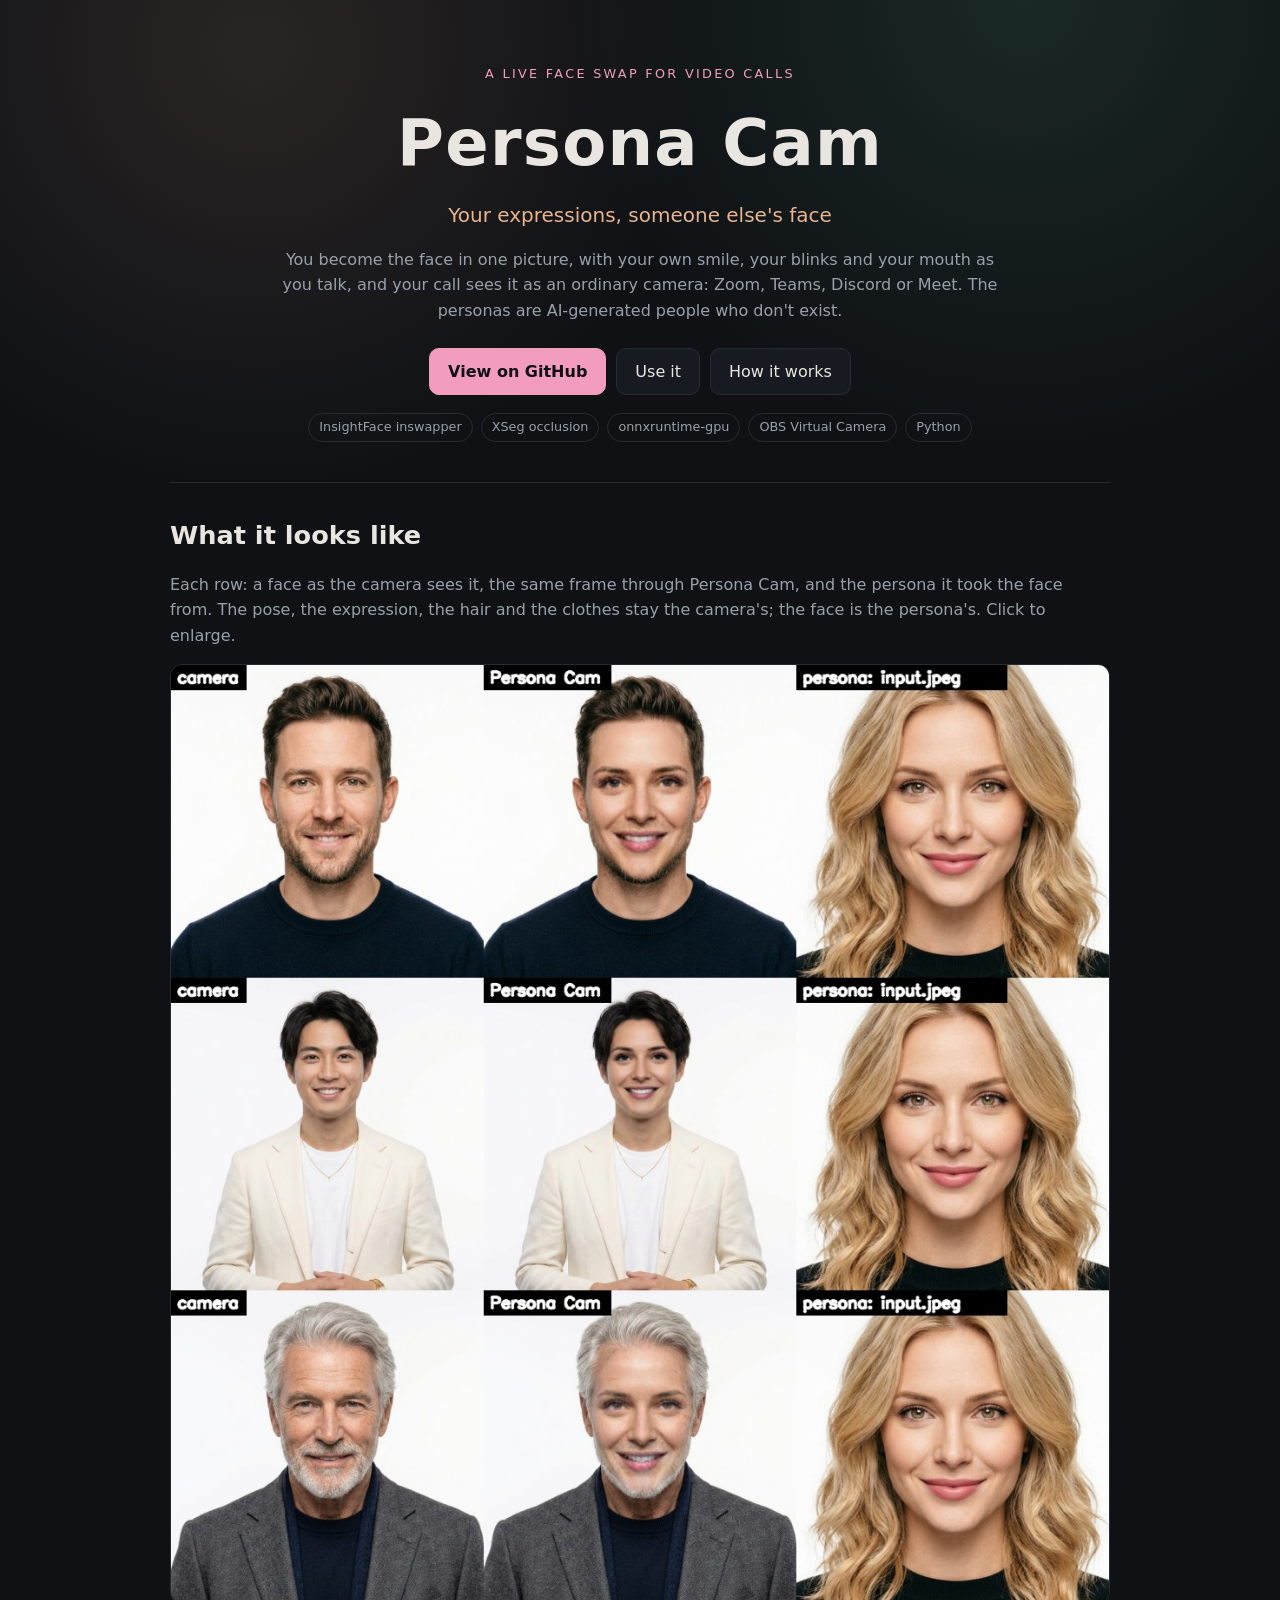
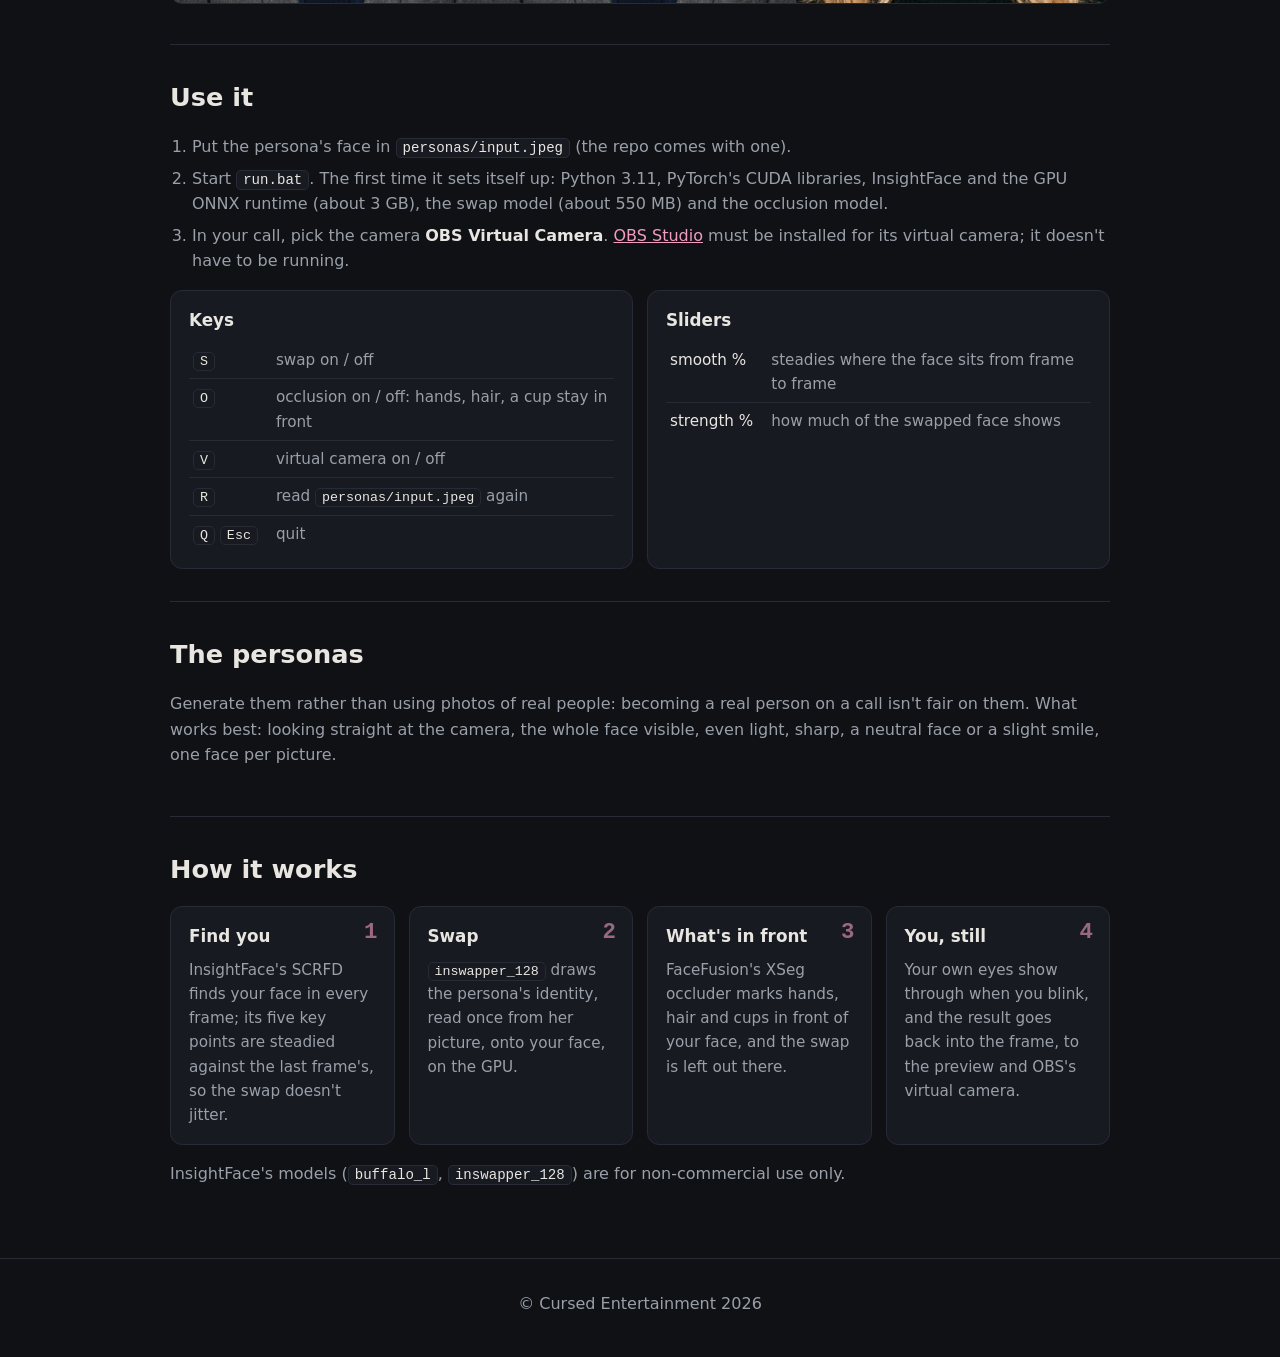
==== index.html @ 030e8279 "Public: Pages site, README with samples and footer, MIT license Co-Authored-By: Claude Opus 5.5 <nor" ====
<!DOCTYPE html>
<html lang="en">
<head>
<meta charset="utf-8">
<meta name="viewport" content="width=device-width, initial-scale=1">
<title>Persona Cam: a live face swap for video calls</title>
<meta name="description" content="Persona Cam swaps your face on video calls for a persona's, live, keeping your own expressions, blinks and talking. InsightFace inswapper on the GPU, OBS Virtual Camera out.">
<meta name="color-scheme" content="dark">
<meta property="og:title" content="Persona Cam: a live face swap for video calls">
<meta property="og:description" content="Become someone who doesn't exist, live, with your own smile and blinks.">
<meta property="og:image" content="samples/persona_samples.jpg">
<link rel="icon" href="site/icon.svg">
<link rel="stylesheet" href="site/style.css">
</head>
<body>

<header>
  <div class="wrap">
    <div class="eyebrow">a live face swap for video calls</div>
    <h1>Persona Cam</h1>
    <p class="tagline">Your expressions, someone else's face</p>
    <p class="lede">You become the face in one picture, with your own smile, your blinks and your mouth as you
      talk, and your call sees it as an ordinary camera: Zoom, Teams, Discord or Meet. The personas are
      AI-generated people who don't exist.</p>
    <div class="cta">
      <a class="btn primary" href="https://github.com/CursedPrograms/Persona-Cam">View on GitHub</a>
      <a class="btn" href="#use">Use it</a>
      <a class="btn" href="#how">How it works</a>
    </div>
    <div class="tags">
      <span class="tag">InsightFace inswapper</span><span class="tag">XSeg occlusion</span><span class="tag">onnxruntime-gpu</span>
      <span class="tag">OBS Virtual Camera</span><span class="tag">Python</span>
    </div>
  </div>
</header>

<main class="wrap">
  <section id="samples">
    <h2>What it looks like</h2>
    <p>Each row: a face as the camera sees it, the same frame through Persona Cam, and the persona it took the
      face from. The pose, the expression, the hair and the clothes stay the camera's; the face is the
      persona's. Click to enlarge.</p>
    <figure class="sheet"><img id="sheet" src="samples/persona_samples.jpg" alt="Three faces, each as the camera sees it, then swapped to the persona, then the persona picture" width="1080" height="1080" loading="lazy"></figure>
  </section>

  <section id="use">
    <h2>Use it</h2>
    <ol class="steps">
      <li>Put the persona's face in <code>personas/input.jpeg</code> (the repo comes with one).</li>
      <li>Start <code>run.bat</code>. The first time it sets itself up: Python 3.11, PyTorch's CUDA libraries, InsightFace and the GPU ONNX runtime (about 3 GB), the swap model (about 550 MB) and the occlusion model.</li>
      <li>In your call, pick the camera <strong>OBS Virtual Camera</strong>. <a href="https://obsproject.com/">OBS Studio</a> must be installed for its virtual camera; it doesn't have to be running.</li>
    </ol>
    <div class="grid two">
      <div class="card">
        <h3>Keys</h3>
        <table>
          <tr><td><kbd>S</kbd></td><td>swap on / off</td></tr>
          <tr><td><kbd>O</kbd></td><td>occlusion on / off: hands, hair, a cup stay in front</td></tr>
          <tr><td><kbd>V</kbd></td><td>virtual camera on / off</td></tr>
          <tr><td><kbd>R</kbd></td><td>read <code>personas/input.jpeg</code> again</td></tr>
          <tr><td><kbd>Q</kbd> <kbd>Esc</kbd></td><td>quit</td></tr>
        </table>
      </div>
      <div class="card">
        <h3>Sliders</h3>
        <table>
          <tr><td>smooth %</td><td>steadies where the face sits from frame to frame</td></tr>
          <tr><td>strength %</td><td>how much of the swapped face shows</td></tr>
        </table>
      </div>
    </div>
  </section>

  <section id="personas">
    <h2>The personas</h2>
    <p>Generate them rather than using photos of real people: becoming a real person on a call isn't fair on
      them. What works best: looking straight at the camera, the whole face visible, even light, sharp, a
      neutral face or a slight smile, one face per picture.</p>
  </section>

  <section id="how">
    <h2>How it works</h2>
    <div class="grid">
      <div class="card"><span class="n">1</span><h3>Find you</h3><p>InsightFace's SCRFD finds your face in every frame; its five key points are steadied against the last frame's, so the swap doesn't jitter.</p></div>
      <div class="card"><span class="n">2</span><h3>Swap</h3><p><code>inswapper_128</code> draws the persona's identity, read once from her picture, onto your face, on the GPU.</p></div>
      <div class="card"><span class="n">3</span><h3>What's in front</h3><p>FaceFusion's XSeg occluder marks hands, hair and cups in front of your face, and the swap is left out there.</p></div>
      <div class="card"><span class="n">4</span><h3>You, still</h3><p>Your own eyes show through when you blink, and the result goes back into the frame, to the preview and OBS's virtual camera.</p></div>
    </div>
    <p>InsightFace's models (<code>buffalo_l</code>, <code>inswapper_128</code>) are for non-commercial use only.</p>
  </section>
</main>

<div id="lightbox" class="lightbox" hidden><img alt=""></div>

<footer id="site-footer">&copy; Cursed Entertainment 2026</footer>
<script src="site/site.js"></script>
<script src="https://cursedprograms.github.io/RIFT/site/footer.js"></script>
</body>
</html>
---- site/style.css ----
/* Persona Cam's site: dark, warm, with a rose accent */
:root {
  --bg: #0f1115;
  --panel: #171a21;
  --border: #262b36;
  --text: #e9e6e1;
  --dim: #9aa0aa;
  --accent: #f29cc0;
  --warm: #e8b48f;
  --font: system-ui, -apple-system, "Segoe UI", Roboto, sans-serif;
  --mono: ui-monospace, "Cascadia Mono", Consolas, monospace;
}
* { box-sizing: border-box; }
html { scroll-behavior: smooth; }
body { margin: 0; background: var(--bg); color: var(--text); font: 16px/1.6 var(--font); }
a { color: var(--accent); }
.wrap { max-width: 980px; margin: 0 auto; padding: 0 20px; }

header {
  padding: 64px 0 40px;
  text-align: center;
  background:
    radial-gradient(circle at 20% 10%, rgba(232, 180, 143, 0.12), transparent 40%),
    radial-gradient(circle at 80% 0%, rgba(124, 242, 200, 0.10), transparent 40%);
}
.eyebrow { color: var(--accent); text-transform: uppercase; letter-spacing: 0.18em; font-size: 0.8rem; }
h1 { font-size: clamp(2.4rem, 7vw, 4rem); margin: 8px 0 0; letter-spacing: 0.02em; }
.tagline { color: var(--warm); font-size: 1.25rem; margin: 4px 0 16px; }
.lede { max-width: 720px; margin: 0 auto 24px; color: var(--dim); }
.cta { display: flex; gap: 10px; justify-content: center; flex-wrap: wrap; }
.btn {
  display: inline-block; padding: 10px 18px; border-radius: 10px; border: 1px solid var(--border);
  color: var(--text); text-decoration: none; background: var(--panel);
}
.btn:hover { border-color: var(--accent); }
.btn.primary { background: var(--accent); color: var(--bg); border-color: var(--accent); font-weight: 600; }
.tags { margin: 18px 0 0; display: flex; gap: 8px; justify-content: center; flex-wrap: wrap; }
.tag { font-size: 0.8rem; color: var(--dim); border: 1px solid var(--border); border-radius: 20px; padding: 3px 10px; }
.hero { margin: 32px auto 0; }
.hero img { max-width: 100%; height: auto; border-radius: 14px; border: 1px solid var(--border); box-shadow: 0 20px 60px rgba(0, 0, 0, 0.5); }

main section { padding: 32px 0; border-top: 1px solid var(--border); }
h2 { margin: 0 0 12px; font-size: 1.6rem; }
h3 { margin: 0 0 8px; font-size: 1.05rem; }
p { color: var(--dim); }
strong, em { color: var(--text); }
code, kbd { font-family: var(--mono); font-size: 0.88em; background: var(--panel); border: 1px solid var(--border); border-radius: 5px; padding: 1px 6px; color: var(--text); }
.sheet { margin: 16px 0 0; }
.sheet img { width: 100%; height: auto; border-radius: 12px; border: 1px solid var(--border); cursor: zoom-in; }

.steps { color: var(--dim); padding-left: 22px; }
.steps li { margin: 6px 0; }
.grid { display: grid; grid-template-columns: repeat(auto-fit, minmax(210px, 1fr)); gap: 14px; margin-top: 16px; }
.grid.two { grid-template-columns: repeat(auto-fit, minmax(320px, 1fr)); }
.card { background: var(--panel); border: 1px solid var(--border); border-radius: 12px; padding: 16px 18px; position: relative; }
.card p { margin: 0; font-size: 0.95rem; }
.card .n { position: absolute; top: 12px; right: 16px; color: var(--accent); font: 700 1.4rem var(--mono); opacity: 0.6; }
table { width: 100%; border-collapse: collapse; font-size: 0.95rem; }
td { padding: 6px 4px; border-top: 1px solid var(--border); color: var(--dim); vertical-align: top; }
td:first-child { color: var(--text); white-space: nowrap; width: 1%; padding-right: 14px; }
tr:first-child td { border-top: 0; }

.lightbox {
  position: fixed; inset: 0; background: rgba(5, 6, 8, 0.92); display: flex; align-items: center;
  justify-content: center; padding: 20px; cursor: zoom-out; z-index: 10;
}
.lightbox[hidden] { display: none; }
.lightbox img { max-width: 100%; max-height: 100%; border-radius: 10px; }

#site-footer { text-align: center; color: var(--dim); padding: 32px 0 40px; border-top: 1px solid var(--border); margin-top: 24px; }
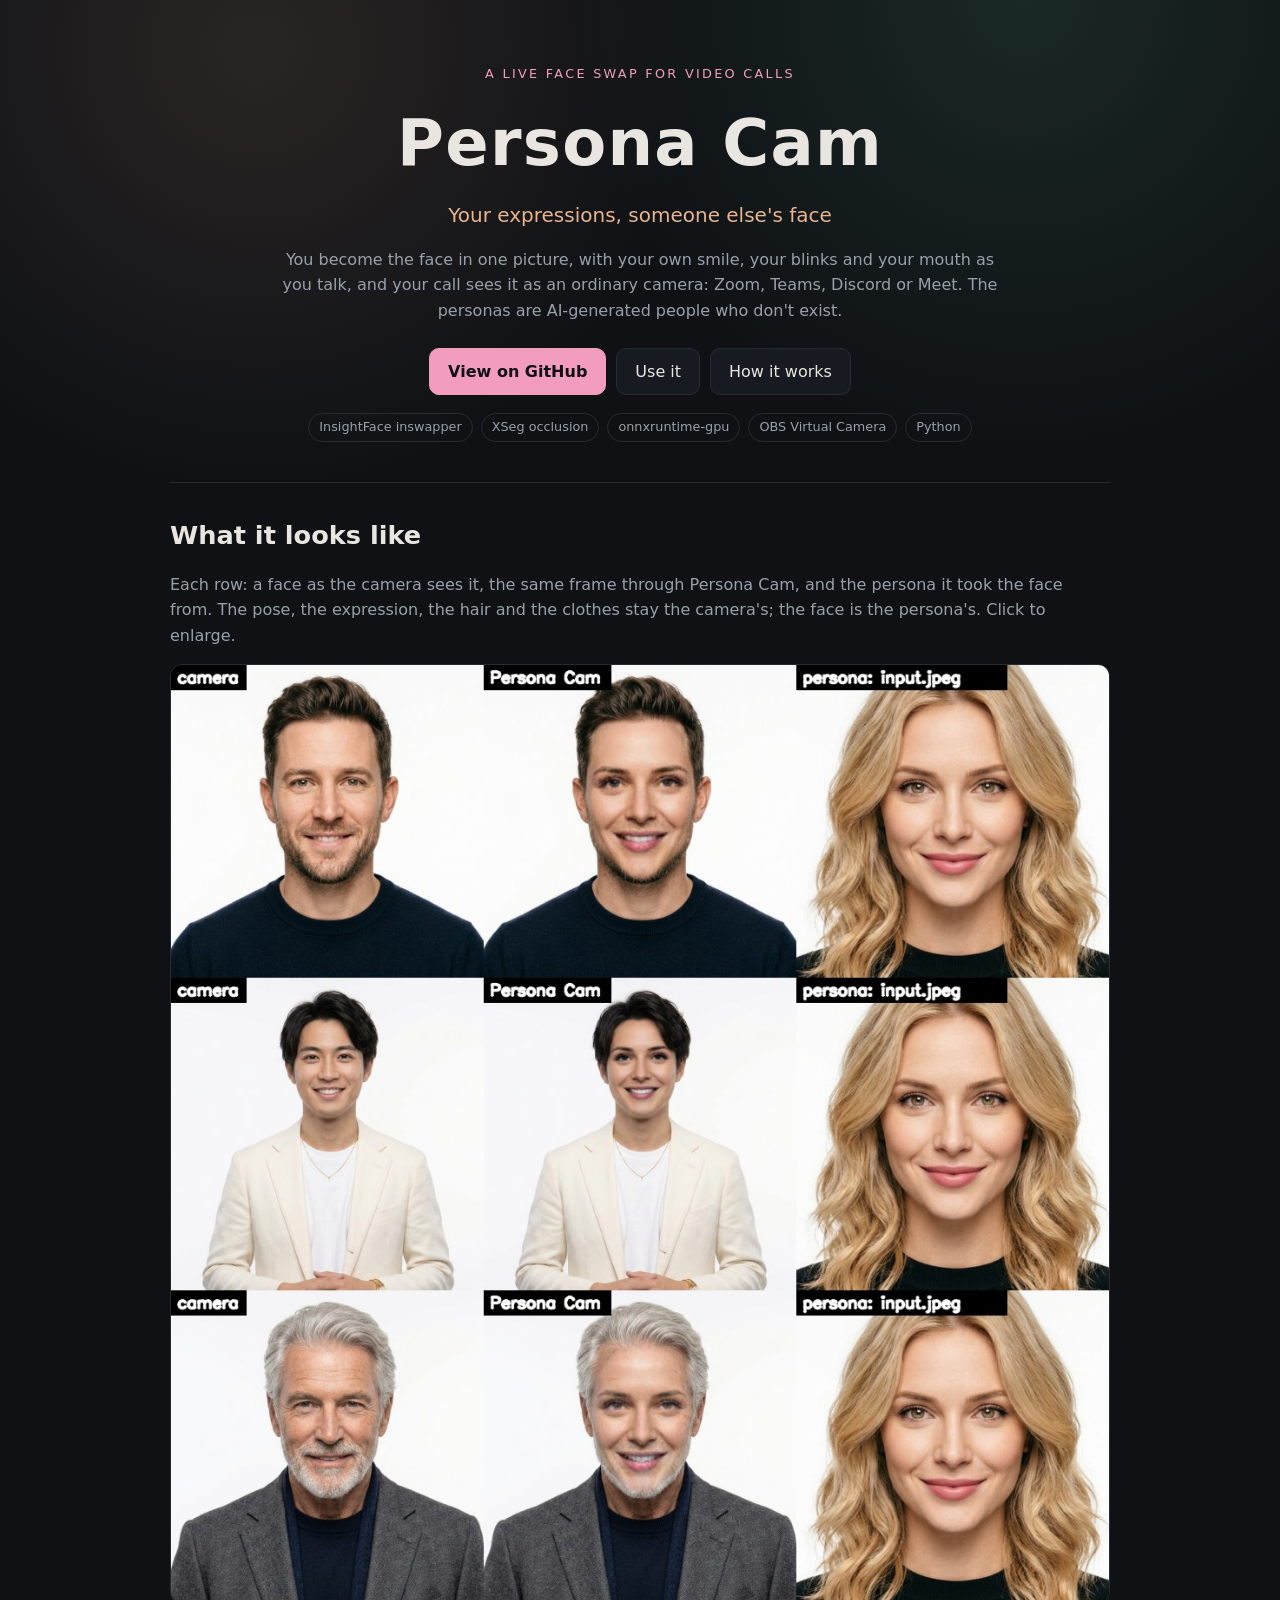
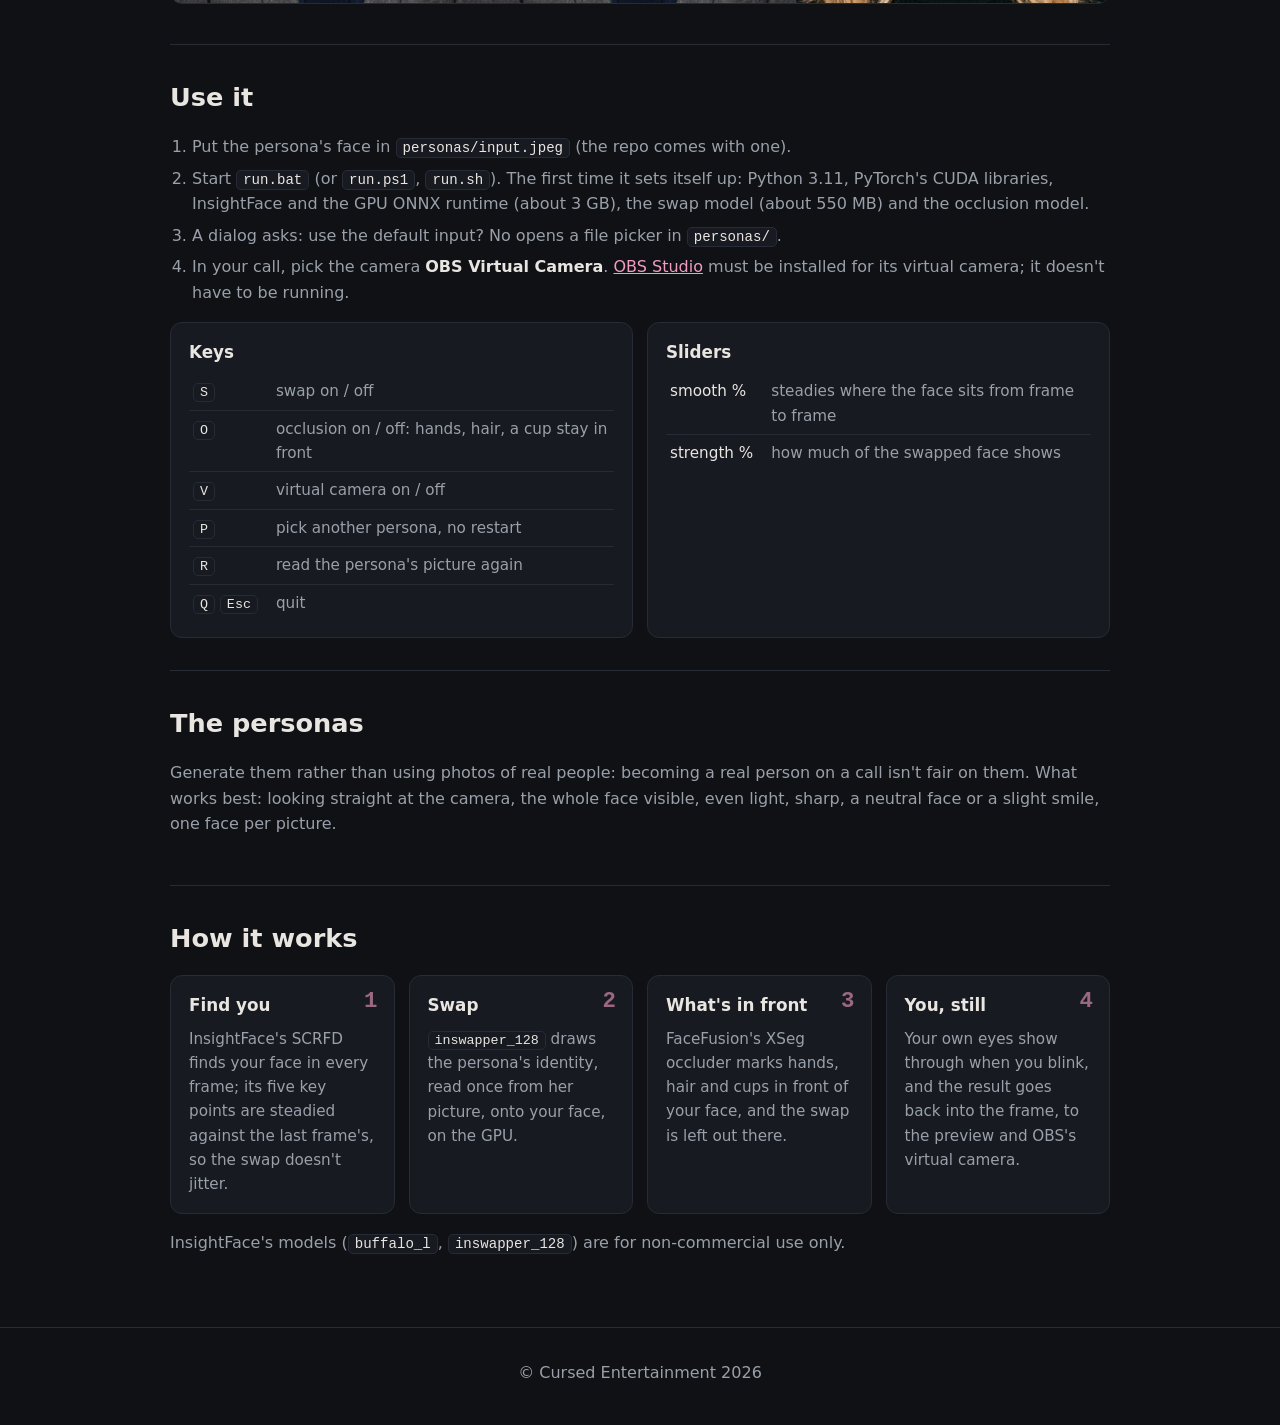
==== commit de5a2d83: "Pick the persona in a dialog: default input.jpeg, or a file picker in personas/ (P mid-call); run.ps" ====
--- a/index.html
+++ b/index.html
@@ -47,7 +47,8 @@
     <h2>Use it</h2>
     <ol class="steps">
       <li>Put the persona's face in <code>personas/input.jpeg</code> (the repo comes with one).</li>
-      <li>Start <code>run.bat</code>. The first time it sets itself up: Python 3.11, PyTorch's CUDA libraries, InsightFace and the GPU ONNX runtime (about 3 GB), the swap model (about 550 MB) and the occlusion model.</li>
+      <li>Start <code>run.bat</code> (or <code>run.ps1</code>, <code>run.sh</code>). The first time it sets itself up: Python 3.11, PyTorch's CUDA libraries, InsightFace and the GPU ONNX runtime (about 3 GB), the swap model (about 550 MB) and the occlusion model.</li>
+      <li>A dialog asks: use the default input? No opens a file picker in <code>personas/</code>.</li>
       <li>In your call, pick the camera <strong>OBS Virtual Camera</strong>. <a href="https://obsproject.com/">OBS Studio</a> must be installed for its virtual camera; it doesn't have to be running.</li>
     </ol>
     <div class="grid two">
@@ -57,7 +58,8 @@
           <tr><td><kbd>S</kbd></td><td>swap on / off</td></tr>
           <tr><td><kbd>O</kbd></td><td>occlusion on / off: hands, hair, a cup stay in front</td></tr>
           <tr><td><kbd>V</kbd></td><td>virtual camera on / off</td></tr>
-          <tr><td><kbd>R</kbd></td><td>read <code>personas/input.jpeg</code> again</td></tr>
+          <tr><td><kbd>P</kbd></td><td>pick another persona, no restart</td></tr>
+          <tr><td><kbd>R</kbd></td><td>read the persona's picture again</td></tr>
           <tr><td><kbd>Q</kbd> <kbd>Esc</kbd></td><td>quit</td></tr>
         </table>
       </div>
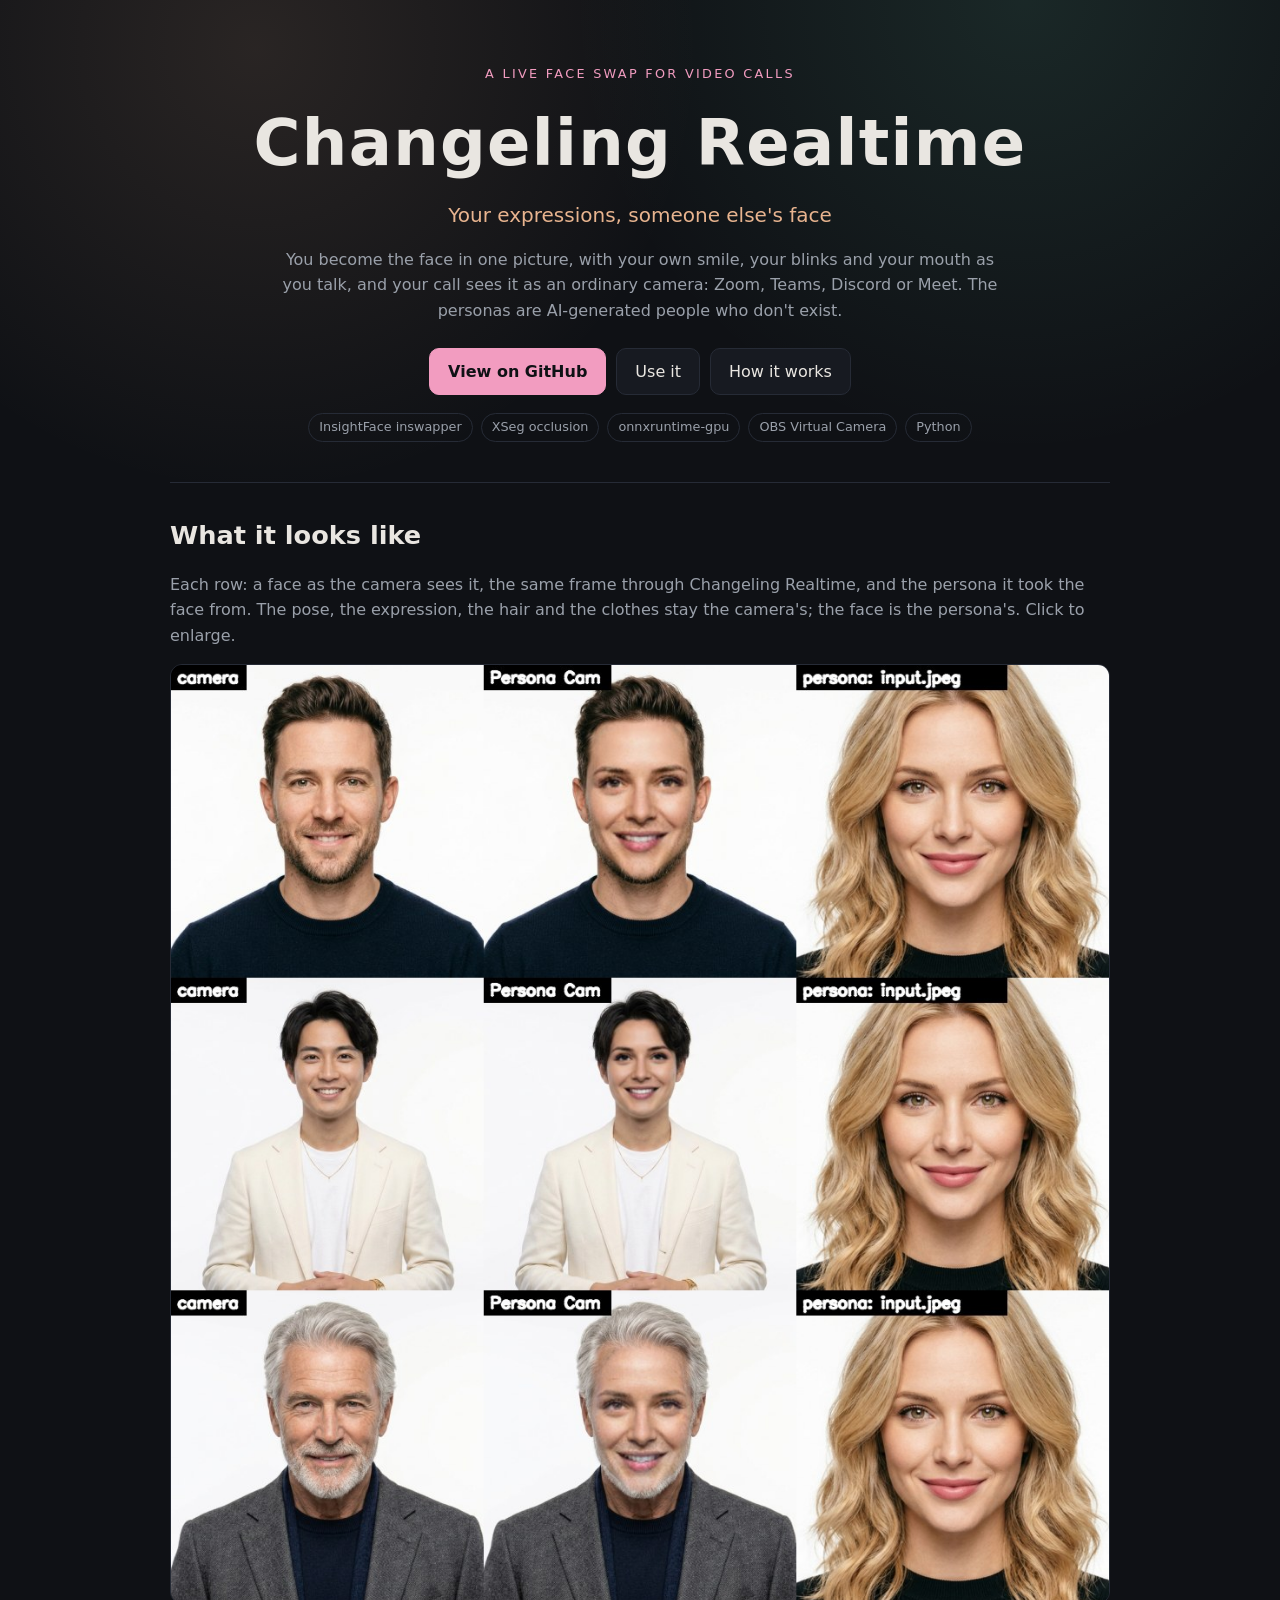
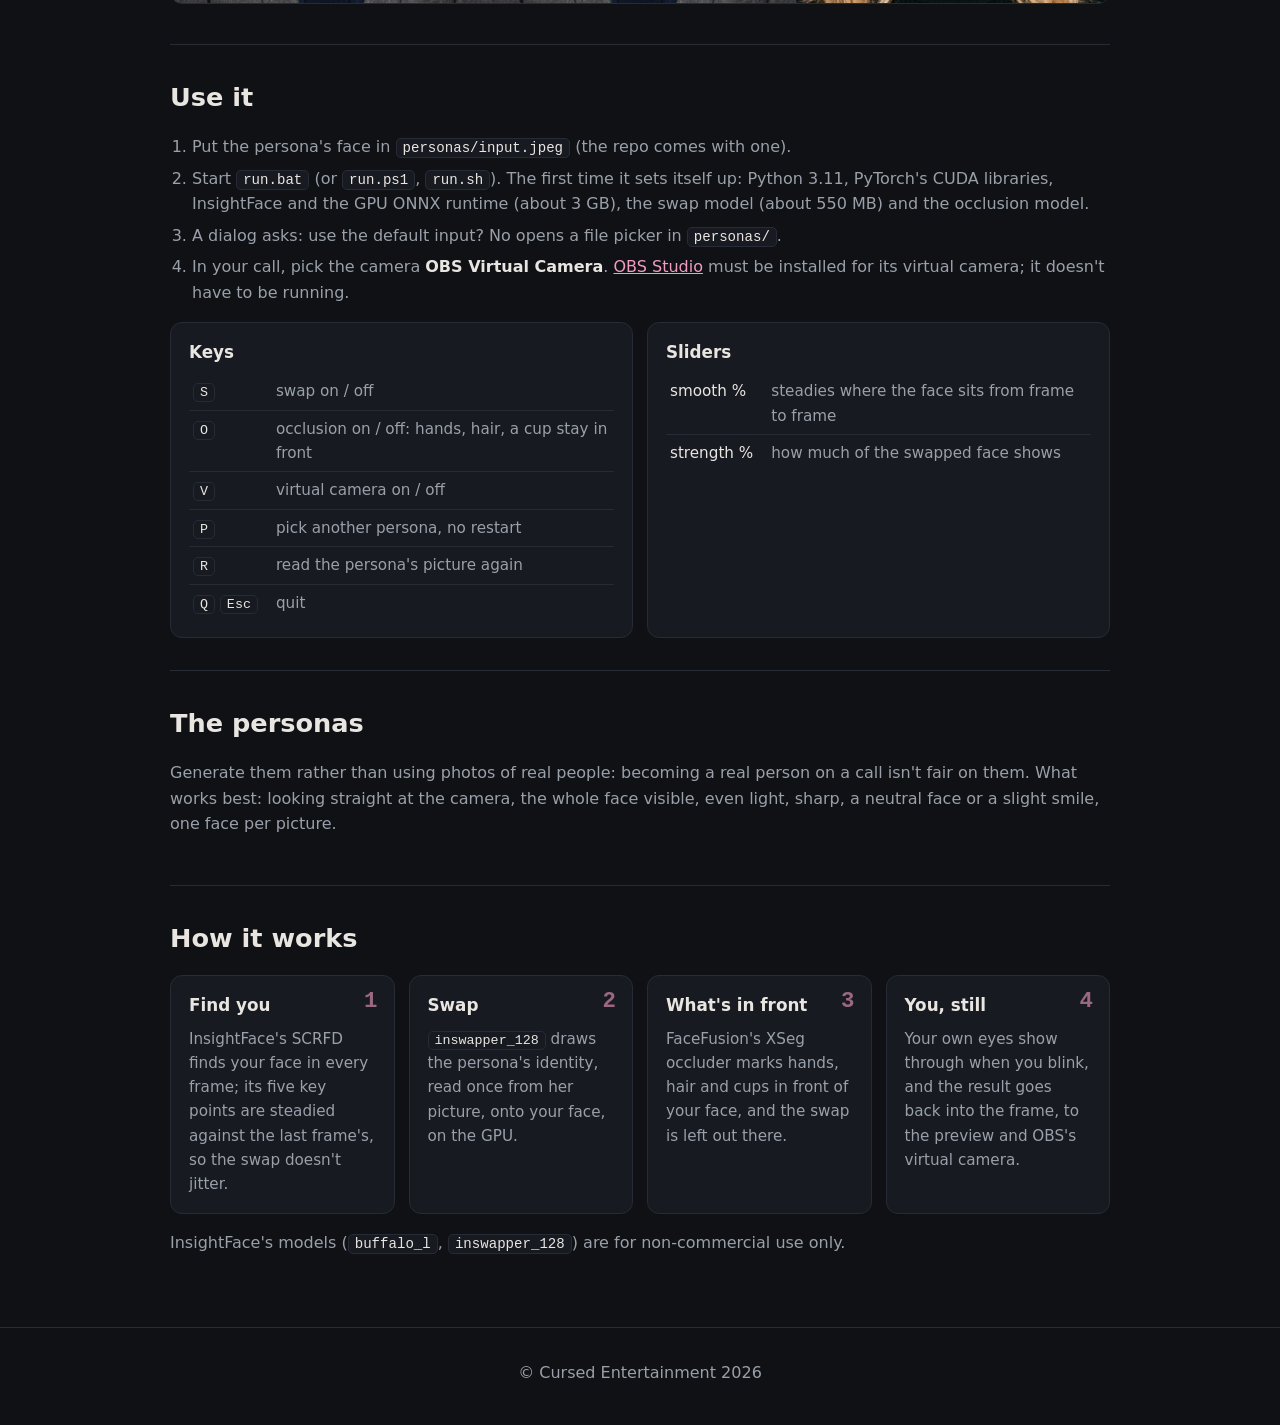
==== commit bc0c8573: "Changeling Realtime (was Persona Cam): Changeling's window and look, Record (picture and voice to re" ====
--- a/index.html
+++ b/index.html
@@ -3,10 +3,10 @@
 <head>
 <meta charset="utf-8">
 <meta name="viewport" content="width=device-width, initial-scale=1">
-<title>Persona Cam: a live face swap for video calls</title>
-<meta name="description" content="Persona Cam swaps your face on video calls for a persona's, live, keeping your own expressions, blinks and talking. InsightFace inswapper on the GPU, OBS Virtual Camera out.">
+<title>Changeling Realtime: a live face swap for video calls</title>
+<meta name="description" content="Changeling Realtime swaps your face on video calls for a persona's, live, keeping your own expressions, blinks and talking. InsightFace inswapper on the GPU, OBS Virtual Camera out.">
 <meta name="color-scheme" content="dark">
-<meta property="og:title" content="Persona Cam: a live face swap for video calls">
+<meta property="og:title" content="Changeling Realtime: a live face swap for video calls">
 <meta property="og:description" content="Become someone who doesn't exist, live, with your own smile and blinks.">
 <meta property="og:image" content="samples/persona_samples.jpg">
 <link rel="icon" href="site/icon.svg">
@@ -17,13 +17,13 @@
 <header>
   <div class="wrap">
     <div class="eyebrow">a live face swap for video calls</div>
-    <h1>Persona Cam</h1>
+    <h1>Changeling Realtime</h1>
     <p class="tagline">Your expressions, someone else's face</p>
     <p class="lede">You become the face in one picture, with your own smile, your blinks and your mouth as you
       talk, and your call sees it as an ordinary camera: Zoom, Teams, Discord or Meet. The personas are
       AI-generated people who don't exist.</p>
     <div class="cta">
-      <a class="btn primary" href="https://github.com/CursedPrograms/Persona-Cam">View on GitHub</a>
+      <a class="btn primary" href="https://github.com/CursedPrograms/Changeling-Realtime">View on GitHub</a>
       <a class="btn" href="#use">Use it</a>
       <a class="btn" href="#how">How it works</a>
     </div>
@@ -37,7 +37,7 @@
 <main class="wrap">
   <section id="samples">
     <h2>What it looks like</h2>
-    <p>Each row: a face as the camera sees it, the same frame through Persona Cam, and the persona it took the
+    <p>Each row: a face as the camera sees it, the same frame through Changeling Realtime, and the persona it took the
       face from. The pose, the expression, the hair and the clothes stay the camera's; the face is the
       persona's. Click to enlarge.</p>
     <figure class="sheet"><img id="sheet" src="samples/persona_samples.jpg" alt="Three faces, each as the camera sees it, then swapped to the persona, then the persona picture" width="1080" height="1080" loading="lazy"></figure>
--- a/site/style.css
+++ b/site/style.css
@@ -1,4 +1,4 @@
-/* Persona Cam's site: dark, warm, with a rose accent */
+/* Changeling Realtime's site: dark, warm, with a rose accent */
 :root {
   --bg: #0f1115;
   --panel: #171a21;
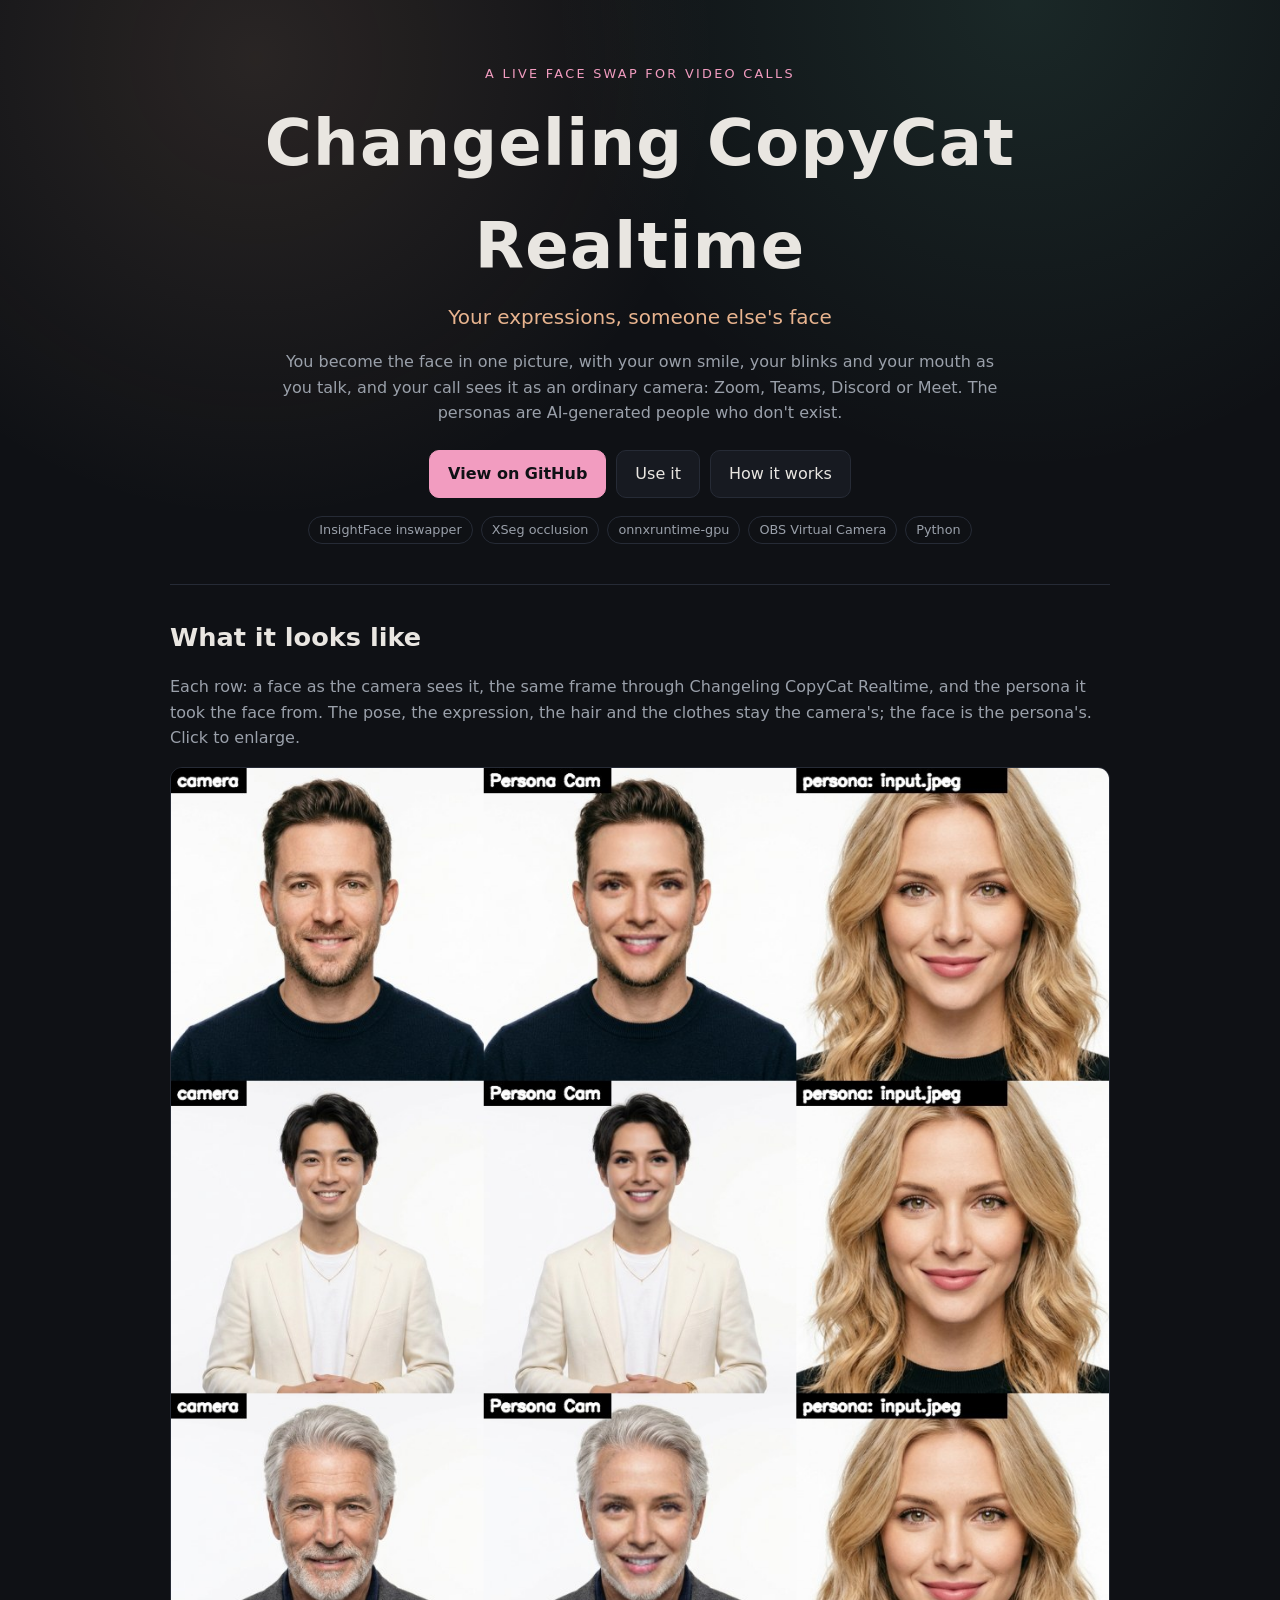
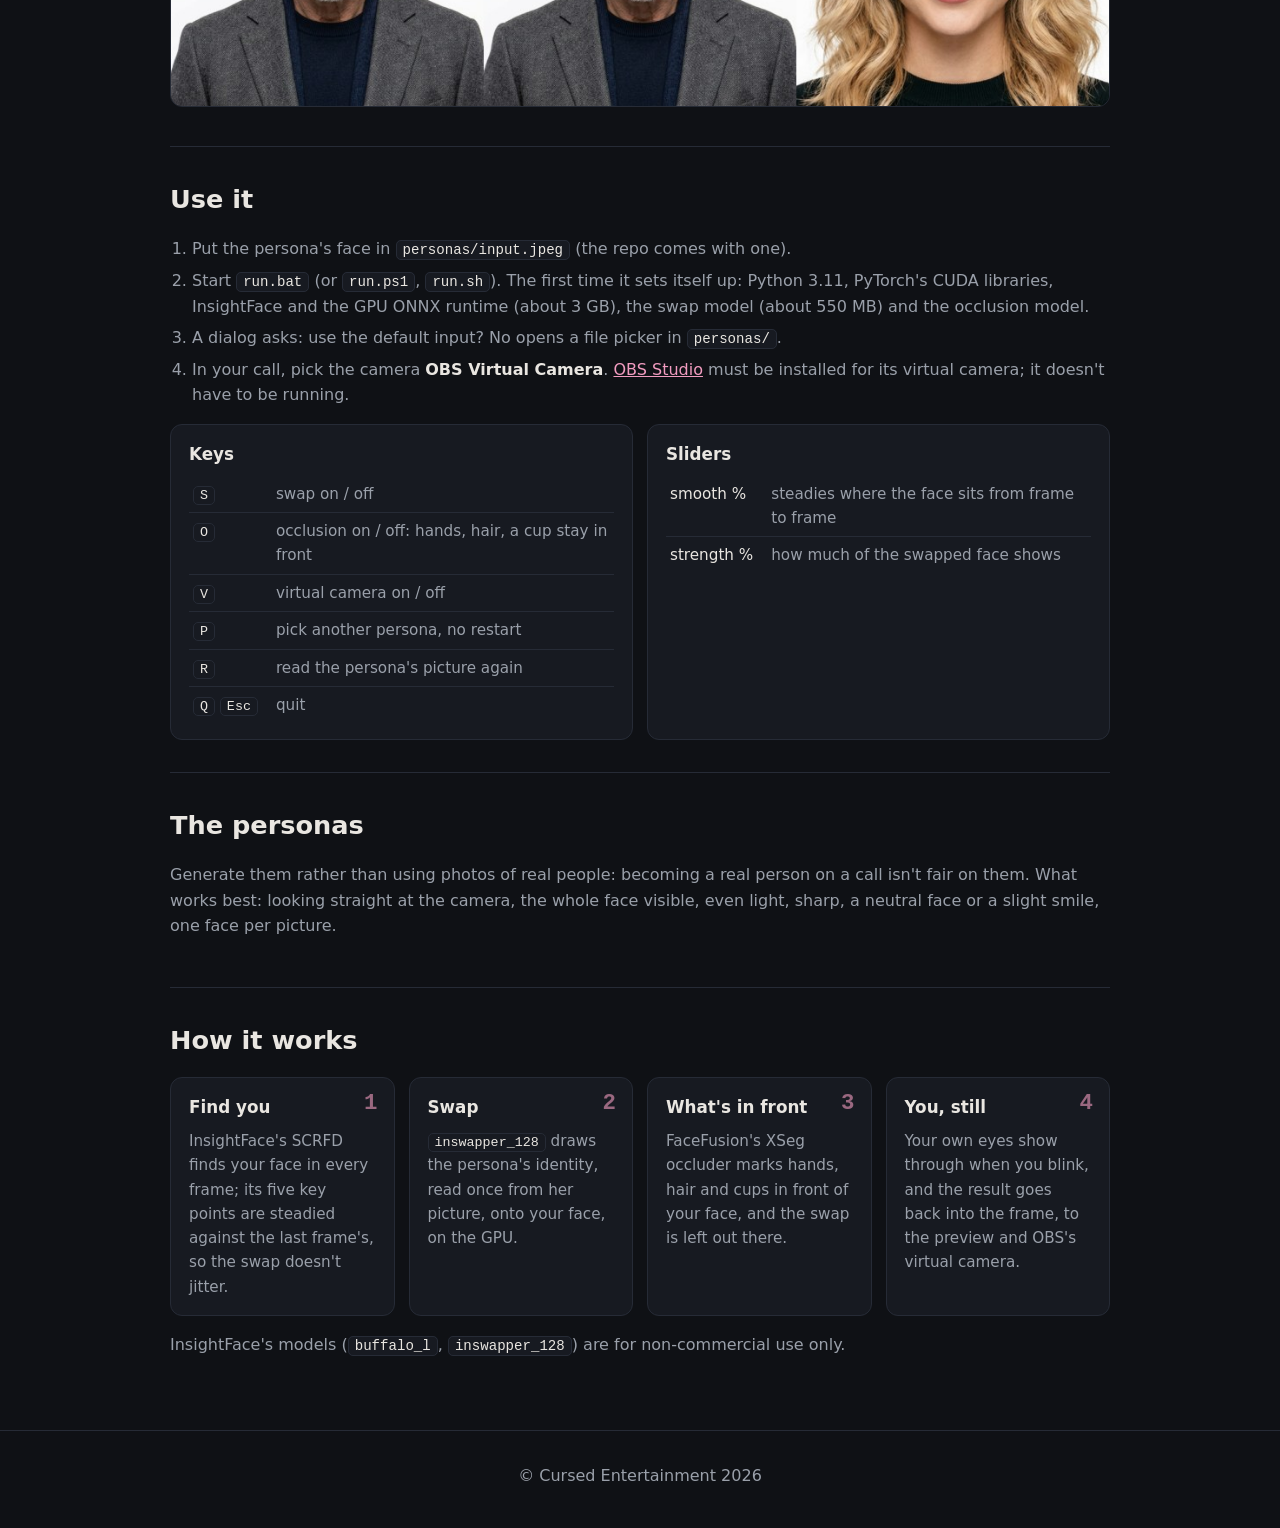
==== commit 62efdf29: "Changeling CopyCat Realtime: the name, to go with Changeling CopyCat Co-Authored-By: Claude Opus 5.5" ====
--- a/index.html
+++ b/index.html
@@ -3,10 +3,10 @@
 <head>
 <meta charset="utf-8">
 <meta name="viewport" content="width=device-width, initial-scale=1">
-<title>Changeling Realtime: a live face swap for video calls</title>
-<meta name="description" content="Changeling Realtime swaps your face on video calls for a persona's, live, keeping your own expressions, blinks and talking. InsightFace inswapper on the GPU, OBS Virtual Camera out.">
+<title>Changeling CopyCat Realtime: a live face swap for video calls</title>
+<meta name="description" content="Changeling CopyCat Realtime swaps your face on video calls for a persona's, live, keeping your own expressions, blinks and talking. InsightFace inswapper on the GPU, OBS Virtual Camera out.">
 <meta name="color-scheme" content="dark">
-<meta property="og:title" content="Changeling Realtime: a live face swap for video calls">
+<meta property="og:title" content="Changeling CopyCat Realtime: a live face swap for video calls">
 <meta property="og:description" content="Become someone who doesn't exist, live, with your own smile and blinks.">
 <meta property="og:image" content="samples/persona_samples.jpg">
 <link rel="icon" href="site/icon.svg">
@@ -17,13 +17,13 @@
 <header>
   <div class="wrap">
     <div class="eyebrow">a live face swap for video calls</div>
-    <h1>Changeling Realtime</h1>
+    <h1>Changeling CopyCat Realtime</h1>
     <p class="tagline">Your expressions, someone else's face</p>
     <p class="lede">You become the face in one picture, with your own smile, your blinks and your mouth as you
       talk, and your call sees it as an ordinary camera: Zoom, Teams, Discord or Meet. The personas are
       AI-generated people who don't exist.</p>
     <div class="cta">
-      <a class="btn primary" href="https://github.com/CursedPrograms/Changeling-Realtime">View on GitHub</a>
+      <a class="btn primary" href="https://github.com/CursedPrograms/Changeling-CopyCat-Realtime">View on GitHub</a>
       <a class="btn" href="#use">Use it</a>
       <a class="btn" href="#how">How it works</a>
     </div>
@@ -37,7 +37,7 @@
 <main class="wrap">
   <section id="samples">
     <h2>What it looks like</h2>
-    <p>Each row: a face as the camera sees it, the same frame through Changeling Realtime, and the persona it took the
+    <p>Each row: a face as the camera sees it, the same frame through Changeling CopyCat Realtime, and the persona it took the
       face from. The pose, the expression, the hair and the clothes stay the camera's; the face is the
       persona's. Click to enlarge.</p>
     <figure class="sheet"><img id="sheet" src="samples/persona_samples.jpg" alt="Three faces, each as the camera sees it, then swapped to the persona, then the persona picture" width="1080" height="1080" loading="lazy"></figure>
--- a/site/style.css
+++ b/site/style.css
@@ -1,4 +1,4 @@
-/* Changeling Realtime's site: dark, warm, with a rose accent */
+/* Changeling CopyCat Realtime's site: dark, warm, with a rose accent */
 :root {
   --bg: #0f1115;
   --panel: #171a21;
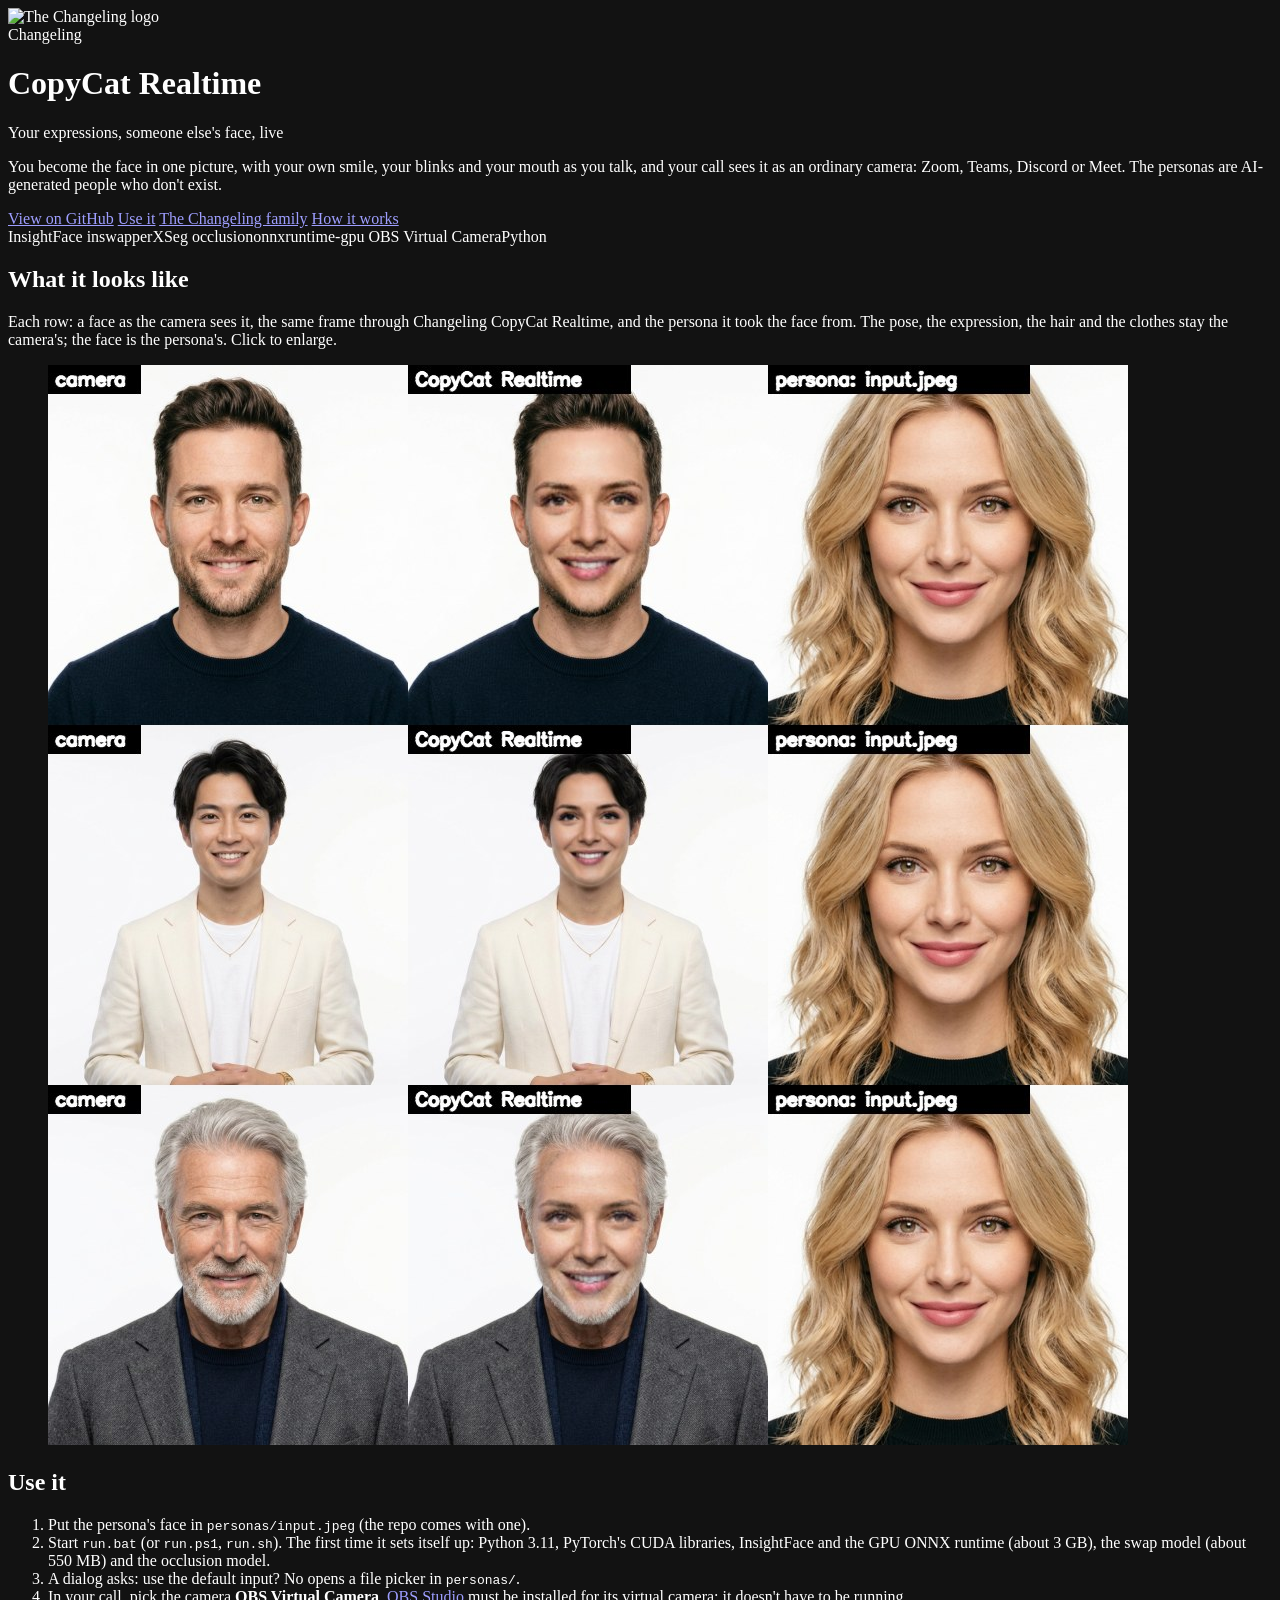
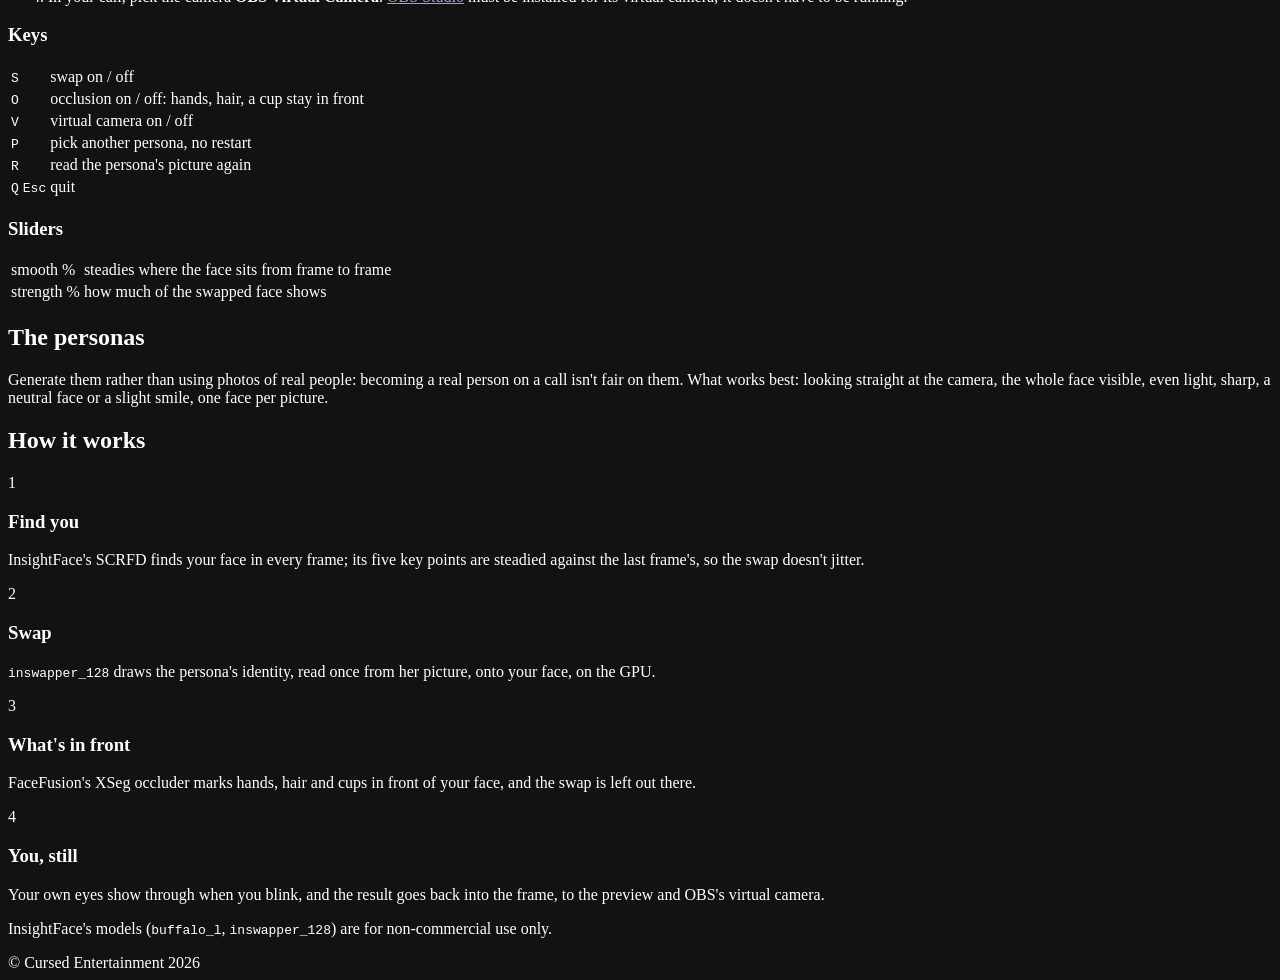
==== commit 9a5455f9: "The shared Changeling look: Changeling Studio's changeling.css and family.js, the logo, the family o" ====
--- a/index.html
+++ b/index.html
@@ -9,22 +9,24 @@
 <meta property="og:title" content="Changeling CopyCat Realtime: a live face swap for video calls">
 <meta property="og:description" content="Become someone who doesn't exist, live, with your own smile and blinks.">
 <meta property="og:image" content="samples/persona_samples.jpg">
-<link rel="icon" href="site/icon.svg">
-<link rel="stylesheet" href="site/style.css">
+<link rel="icon" href="https://cursedprograms.github.io/Changeling-Studio/site/icon.svg">
+<link rel="stylesheet" href="https://cursedprograms.github.io/Changeling-Studio/site/changeling.css">
 </head>
-<body>
+<body data-changeling="CopyCat Realtime">
 
 <header>
   <div class="wrap">
-    <div class="eyebrow">a live face swap for video calls</div>
-    <h1>Changeling CopyCat Realtime</h1>
-    <p class="tagline">Your expressions, someone else's face</p>
+    <img src="https://cursedprograms.github.io/Changeling-Studio/site/logo.svg" alt="The Changeling logo" width="110" height="110">
+    <div class="eyebrow">Changeling</div>
+    <h1>CopyCat Realtime</h1>
+    <p class="tagline">Your expressions, someone else's face, live</p>
     <p class="lede">You become the face in one picture, with your own smile, your blinks and your mouth as you
       talk, and your call sees it as an ordinary camera: Zoom, Teams, Discord or Meet. The personas are
       AI-generated people who don't exist.</p>
     <div class="cta">
       <a class="btn primary" href="https://github.com/CursedPrograms/Changeling-CopyCat-Realtime">View on GitHub</a>
       <a class="btn" href="#use">Use it</a>
+      <a class="btn" href="#family">The Changeling family</a>
       <a class="btn" href="#how">How it works</a>
     </div>
     <div class="tags">
@@ -90,12 +92,13 @@
     </div>
     <p>InsightFace's models (<code>buffalo_l</code>, <code>inswapper_128</code>) are for non-commercial use only.</p>
   </section>
+  <section id="family"></section>
 </main>
 
 <div id="lightbox" class="lightbox" hidden><img alt=""></div>
 
 <footer id="site-footer">&copy; Cursed Entertainment 2026</footer>
-<script src="site/site.js"></script>
+<script src="https://cursedprograms.github.io/Changeling-Studio/site/family.js"></script>
 <script src="https://cursedprograms.github.io/RIFT/site/footer.js"></script>
 </body>
 </html>
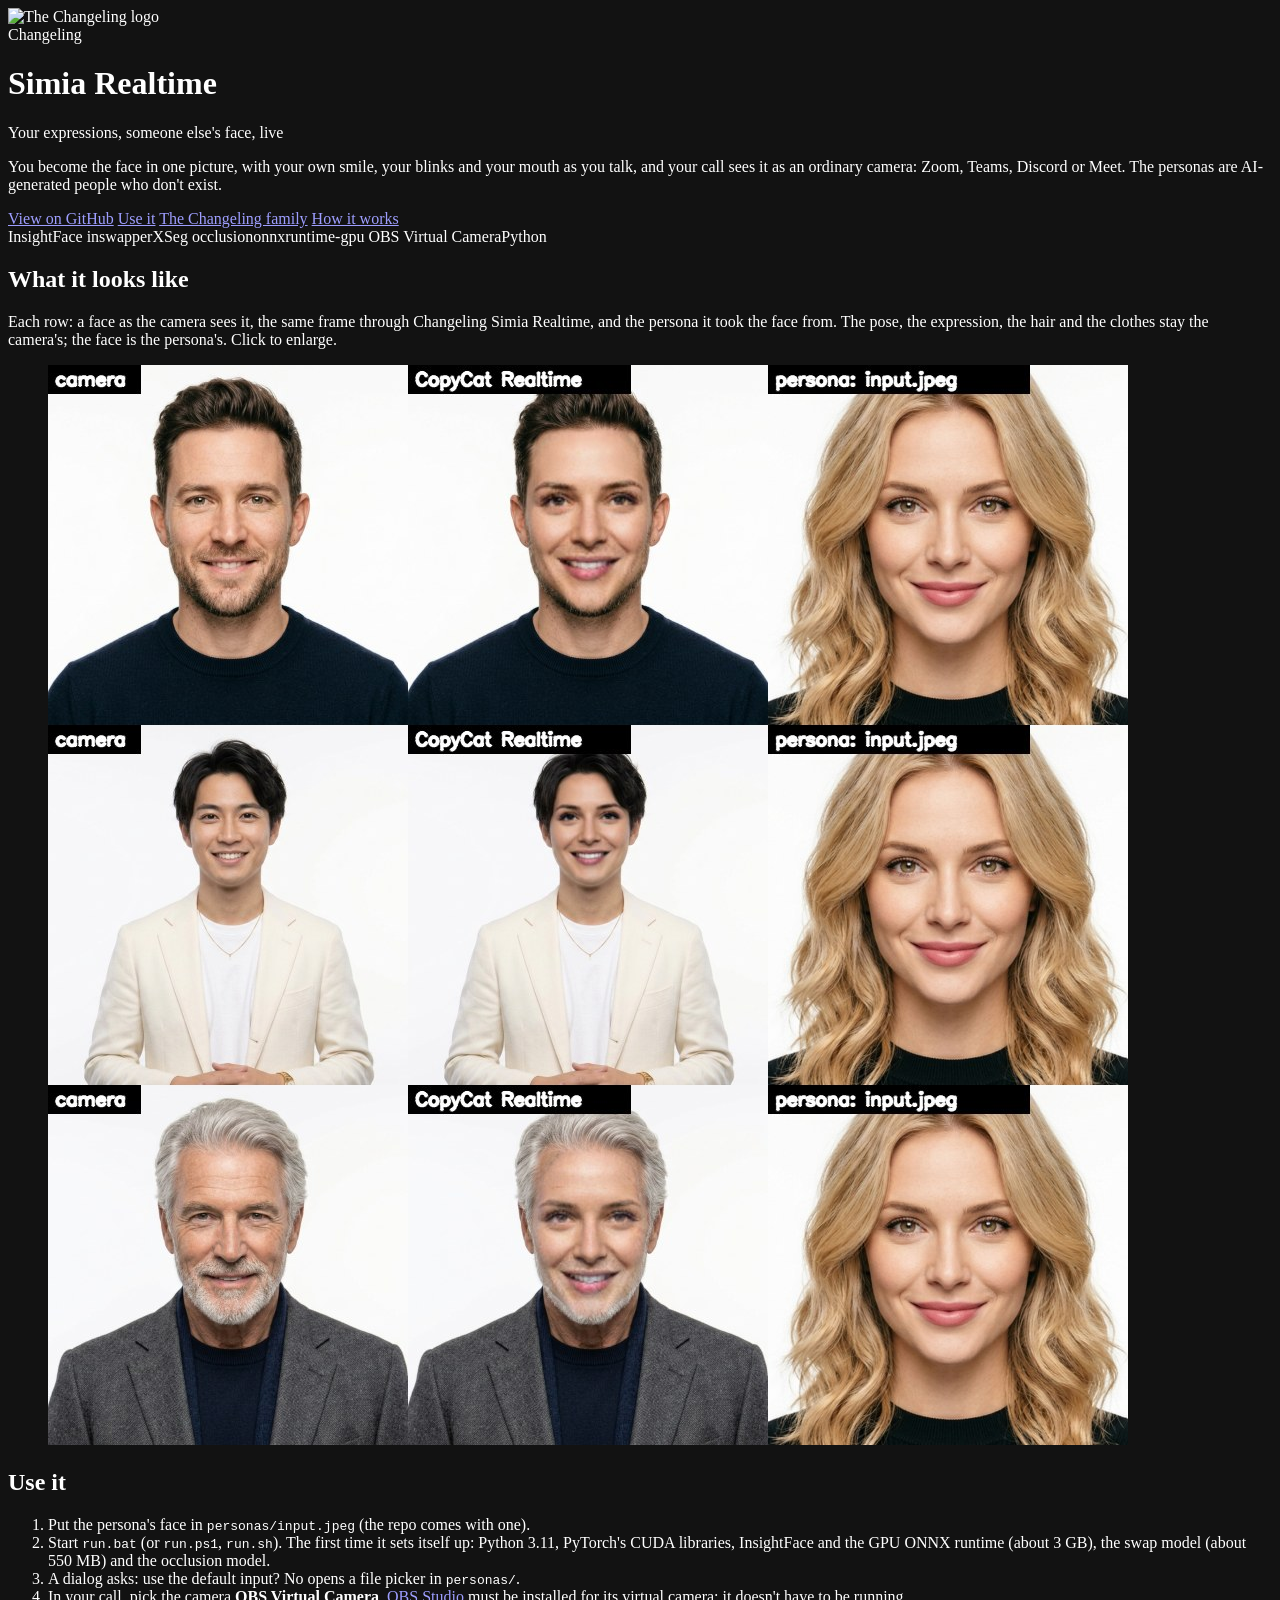
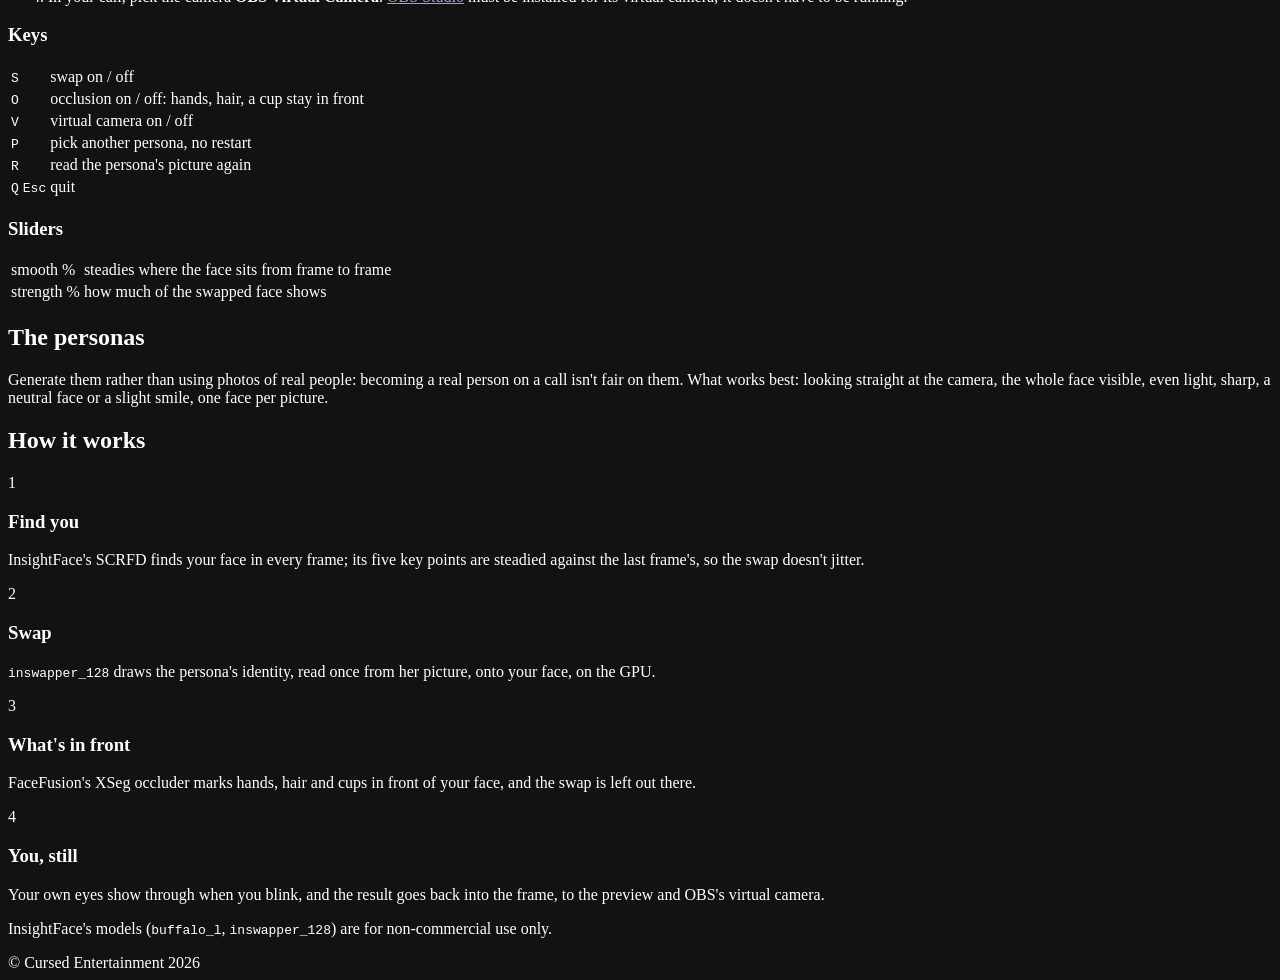
==== commit 7570048d: "Changeling CopyCat is now Changeling Simia (Latin: the ape, a copycat); CopyCat Realtime is Simia Re" ====
--- a/index.html
+++ b/index.html
@@ -3,28 +3,28 @@
 <head>
 <meta charset="utf-8">
 <meta name="viewport" content="width=device-width, initial-scale=1">
-<title>Changeling CopyCat Realtime: a live face swap for video calls</title>
-<meta name="description" content="Changeling CopyCat Realtime swaps your face on video calls for a persona's, live, keeping your own expressions, blinks and talking. InsightFace inswapper on the GPU, OBS Virtual Camera out.">
+<title>Changeling Simia Realtime: a live face swap for video calls</title>
+<meta name="description" content="Changeling Simia Realtime swaps your face on video calls for a persona's, live, keeping your own expressions, blinks and talking. InsightFace inswapper on the GPU, OBS Virtual Camera out.">
 <meta name="color-scheme" content="dark">
-<meta property="og:title" content="Changeling CopyCat Realtime: a live face swap for video calls">
+<meta property="og:title" content="Changeling Simia Realtime: a live face swap for video calls">
 <meta property="og:description" content="Become someone who doesn't exist, live, with your own smile and blinks.">
 <meta property="og:image" content="samples/persona_samples.jpg">
 <link rel="icon" href="https://cursedprograms.github.io/Changeling-Studio/site/icon.svg">
 <link rel="stylesheet" href="https://cursedprograms.github.io/Changeling-Studio/site/changeling.css">
 </head>
-<body data-changeling="CopyCat Realtime">
+<body data-changeling="Simia Realtime">
 
 <header>
   <div class="wrap">
     <img src="https://cursedprograms.github.io/Changeling-Studio/site/logo.svg" alt="The Changeling logo" width="110" height="110">
     <div class="eyebrow">Changeling</div>
-    <h1>CopyCat Realtime</h1>
+    <h1>Simia Realtime</h1>
     <p class="tagline">Your expressions, someone else's face, live</p>
     <p class="lede">You become the face in one picture, with your own smile, your blinks and your mouth as you
       talk, and your call sees it as an ordinary camera: Zoom, Teams, Discord or Meet. The personas are
       AI-generated people who don't exist.</p>
     <div class="cta">
-      <a class="btn primary" href="https://github.com/CursedPrograms/Changeling-CopyCat-Realtime">View on GitHub</a>
+      <a class="btn primary" href="https://github.com/CursedPrograms/Changeling-Simia-Realtime">View on GitHub</a>
       <a class="btn" href="#use">Use it</a>
       <a class="btn" href="#family">The Changeling family</a>
       <a class="btn" href="#how">How it works</a>
@@ -39,7 +39,7 @@
 <main class="wrap">
   <section id="samples">
     <h2>What it looks like</h2>
-    <p>Each row: a face as the camera sees it, the same frame through Changeling CopyCat Realtime, and the persona it took the
+    <p>Each row: a face as the camera sees it, the same frame through Changeling Simia Realtime, and the persona it took the
       face from. The pose, the expression, the hair and the clothes stay the camera's; the face is the
       persona's. Click to enlarge.</p>
     <figure class="sheet"><img id="sheet" src="samples/persona_samples.jpg" alt="Three faces, each as the camera sees it, then swapped to the persona, then the persona picture" width="1080" height="1080" loading="lazy"></figure>
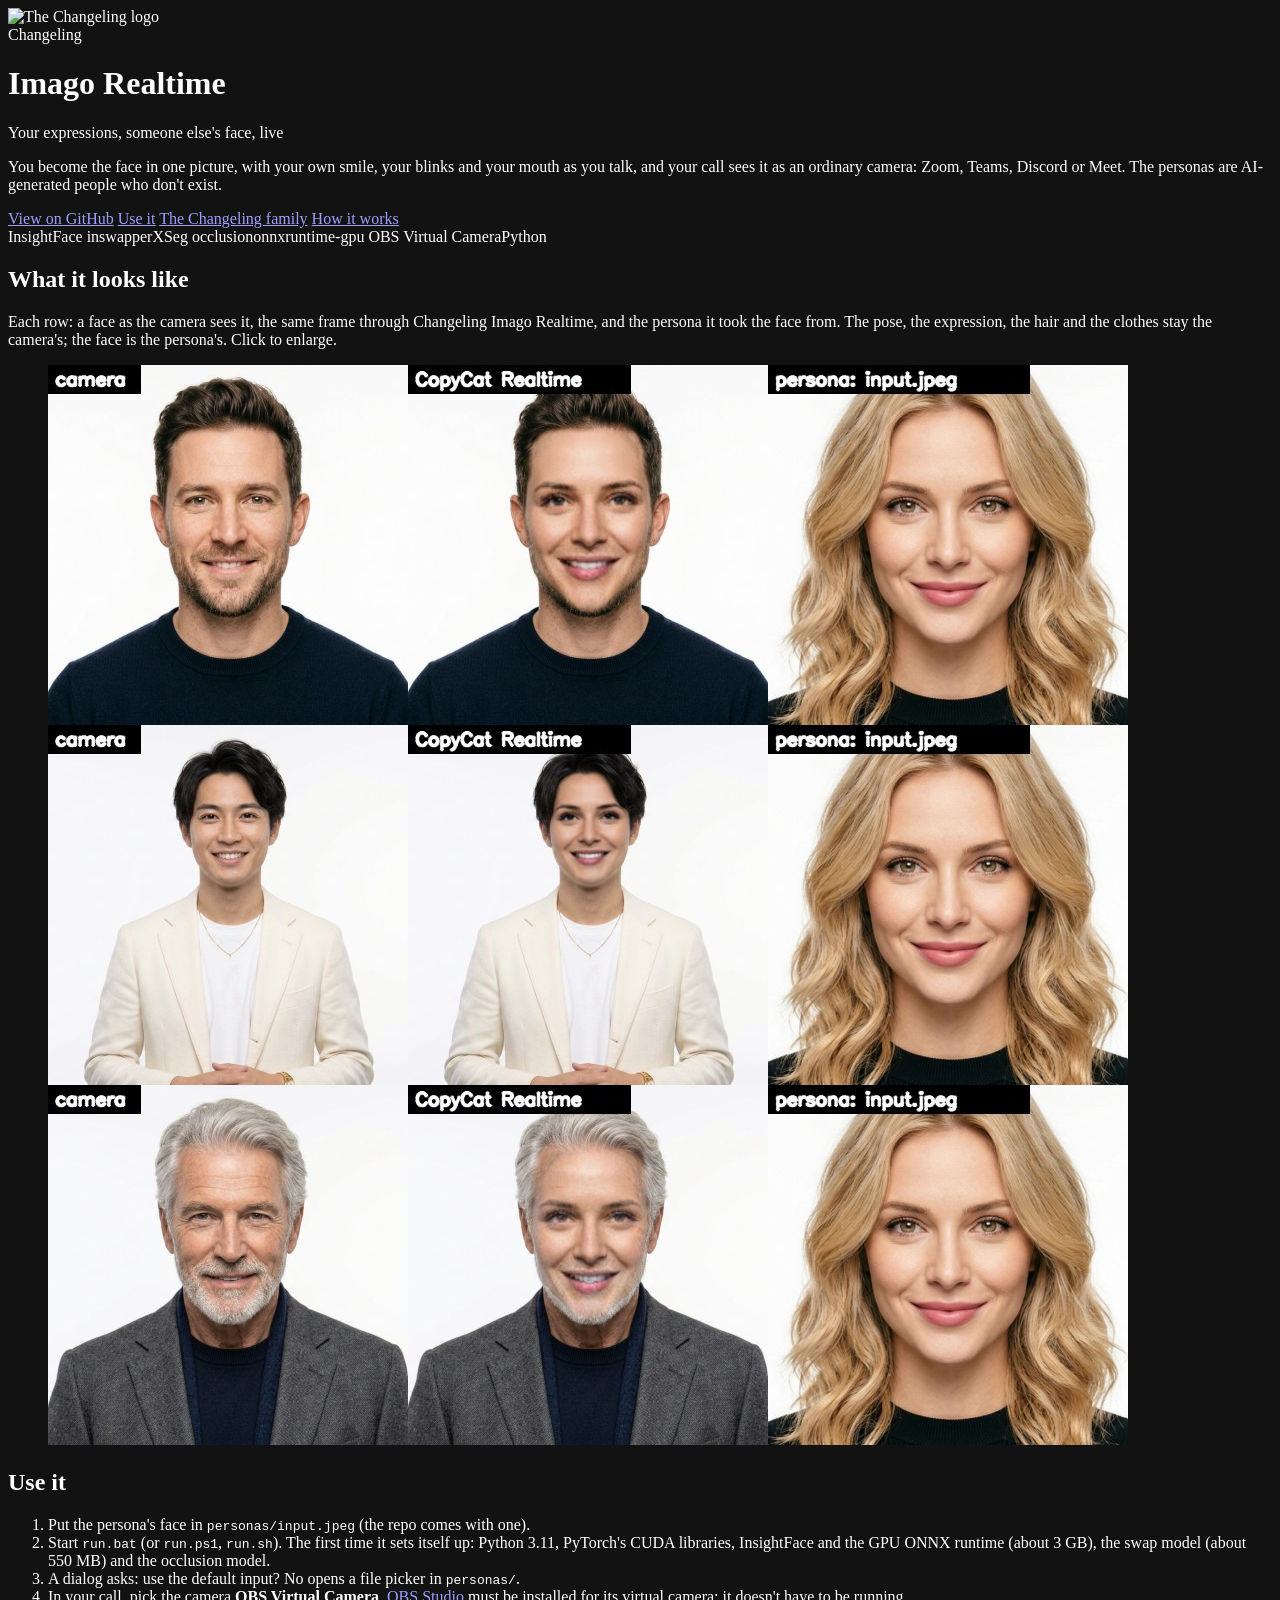
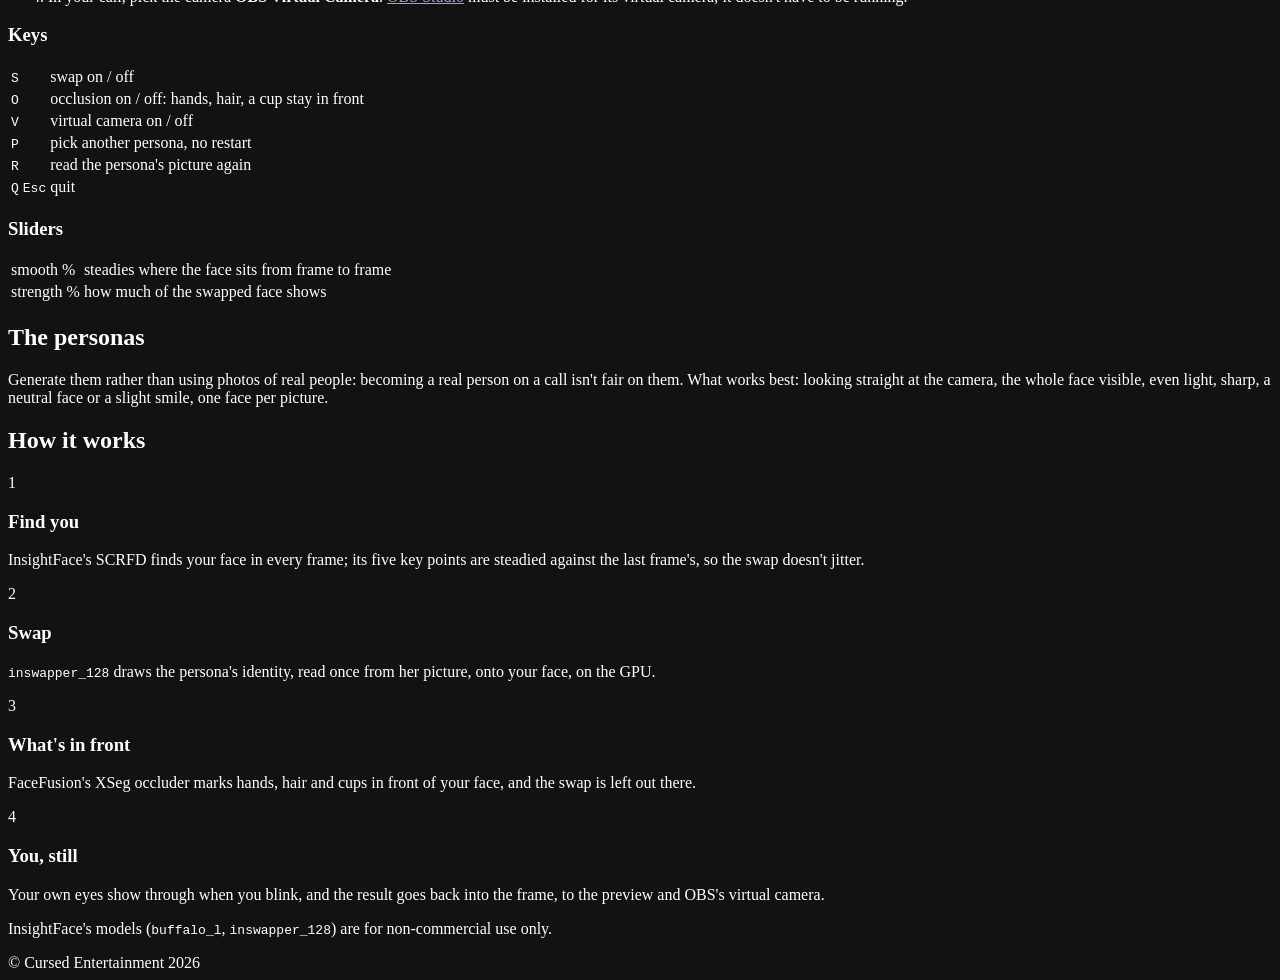
==== commit 3bcf08f5: "Changeling Imago (Latin: a likeness, the Romans' wax copy of a face); Studio: studio.bat gets every " ====
--- a/index.html
+++ b/index.html
@@ -3,28 +3,28 @@
 <head>
 <meta charset="utf-8">
 <meta name="viewport" content="width=device-width, initial-scale=1">
-<title>Changeling Simia Realtime: a live face swap for video calls</title>
-<meta name="description" content="Changeling Simia Realtime swaps your face on video calls for a persona's, live, keeping your own expressions, blinks and talking. InsightFace inswapper on the GPU, OBS Virtual Camera out.">
+<title>Changeling Imago Realtime: a live face swap for video calls</title>
+<meta name="description" content="Changeling Imago Realtime swaps your face on video calls for a persona's, live, keeping your own expressions, blinks and talking. InsightFace inswapper on the GPU, OBS Virtual Camera out.">
 <meta name="color-scheme" content="dark">
-<meta property="og:title" content="Changeling Simia Realtime: a live face swap for video calls">
+<meta property="og:title" content="Changeling Imago Realtime: a live face swap for video calls">
 <meta property="og:description" content="Become someone who doesn't exist, live, with your own smile and blinks.">
 <meta property="og:image" content="samples/persona_samples.jpg">
 <link rel="icon" href="https://cursedprograms.github.io/Changeling-Studio/site/icon.svg">
 <link rel="stylesheet" href="https://cursedprograms.github.io/Changeling-Studio/site/changeling.css">
 </head>
-<body data-changeling="Simia Realtime">
+<body data-changeling="Imago Realtime">
 
 <header>
   <div class="wrap">
     <img src="https://cursedprograms.github.io/Changeling-Studio/site/logo.svg" alt="The Changeling logo" width="110" height="110">
     <div class="eyebrow">Changeling</div>
-    <h1>Simia Realtime</h1>
+    <h1>Imago Realtime</h1>
     <p class="tagline">Your expressions, someone else's face, live</p>
     <p class="lede">You become the face in one picture, with your own smile, your blinks and your mouth as you
       talk, and your call sees it as an ordinary camera: Zoom, Teams, Discord or Meet. The personas are
       AI-generated people who don't exist.</p>
     <div class="cta">
-      <a class="btn primary" href="https://github.com/CursedPrograms/Changeling-Simia-Realtime">View on GitHub</a>
+      <a class="btn primary" href="https://github.com/CursedPrograms/Changeling-Imago-Realtime">View on GitHub</a>
       <a class="btn" href="#use">Use it</a>
       <a class="btn" href="#family">The Changeling family</a>
       <a class="btn" href="#how">How it works</a>
@@ -39,7 +39,7 @@
 <main class="wrap">
   <section id="samples">
     <h2>What it looks like</h2>
-    <p>Each row: a face as the camera sees it, the same frame through Changeling Simia Realtime, and the persona it took the
+    <p>Each row: a face as the camera sees it, the same frame through Changeling Imago Realtime, and the persona it took the
       face from. The pose, the expression, the hair and the clothes stay the camera's; the face is the
       persona's. Click to enlarge.</p>
     <figure class="sheet"><img id="sheet" src="samples/persona_samples.jpg" alt="Three faces, each as the camera sees it, then swapped to the persona, then the persona picture" width="1080" height="1080" loading="lazy"></figure>
